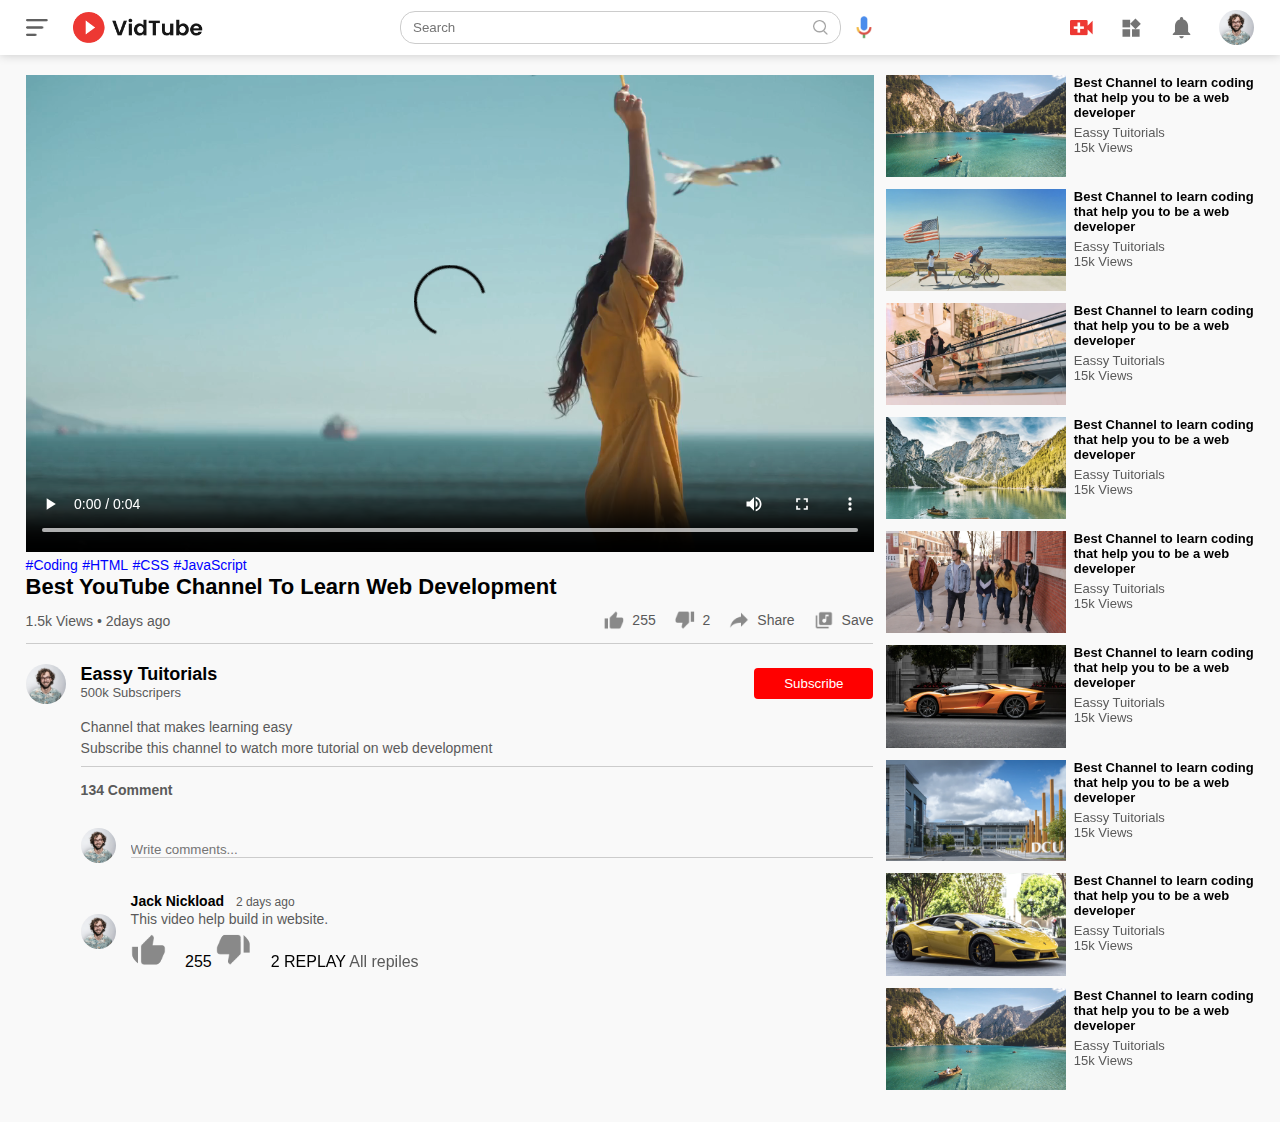
==== play-video.html @ 78586892 "initial commit" ====
<!DOCTYPE html>
<html lang="en">
<head>
    <meta charset="UTF-8">
    <meta http-equiv="X-UA-Compatible" content="IE=edge">
    <meta name="viewport" content="width=device-width, initial-scale=1.0">
    <title>Play video - YouTube Clone</title>
    <link rel="stylesheet" href="style.css">
</head>
<body>
    <nav class="flex-div">
        <div class="nav-left flex-div">
            <img src="images/menu.png" class="menu-icon">
            <img src="images/logo.png" class="logo">
        </div>
        <div class="nav-middle flex-div">
            <div class="search-box flex-div">
                <input type="text" placeholder="Search">
                <img src="images/search.png">
            </div>
            <img src="images/voice-search.png" class="mic-icon">
        </div>
        <div class="nav-right flex-div">
            <img src="images/upload.png">
            <img src="images/more.png">
            <img src="images/notification.png">
            <img src="images/Jack.png" class="user-icon">
        </div>
    </nav>
    <div class="container play-container">
        <div class="row">

            <div class="play-video">
                <video controls autoplay>
                    <source src="images/video.mp4" type="video/mp4">
                </video>
                <div class="tags">
                    <a href="">#Coding</a> <a href=""> #HTML</a> <a href=""> #CSS</a> <a href=""> #JavaScript</a>
                </div>
                <h3>Best YouTube Channel To Learn Web Development</h3>
                <div class="play-video-info">
                  <p>1.5k Views &bull; 2days ago</p>
                  <div>
                    <a href=""><img src="images/like.png">255</a>
                    <a href=""><img src="images/dislike.png">2</a>
                    <a href=""><img src="images/share.png">Share</a>
                    <a href=""><img src="images/save.png">Save</a>
                  </div>
                </div>
                <hr>
                <div class="publisher">
                  <img src="images/Jack.png">
                  <div>
                    <p>Eassy Tuitorials</p>
                    <span>500k Subscripers</span>
                  </div>
                  <button type="button">Subscribe</button>
                </div>
                <div class="vid-description">
                  <p>Channel that makes learning easy</p>
                  <p>Subscribe this channel to watch more tutorial on web development</p>
                  <hr>
                  <h4>134 Comment</h4>


                  <div class="add-comment">
                    <img src="images/Jack.png">
                    <input type="text" placeholder="Write comments...">
                  </div>
                  <div class="old-comment">
                    <img src="images/Jack.png">
                    <div>
                      <h3>Jack Nickload <span> 2 days ago </span></h3>
                      <p>This video help build in website.</p>
                      <div class="comment-action">
                        <img src="images/like.png">
                        <span>255</span>
                        <img src="images/dislike.png">
                        <span>2</span>
                        <span>REPLAY</span>
                        <a href="">All repiles</a>
                      </div>
                    </div>
                    
                  </div>

                </div>

            </div>

            <div class="right-sidebar">

                <div class="side-video-list">
                    <a href="" class="small-thumbnail"><img src="images/thumbnail1.png"></a>
                  <div class="vid-info">
                    <a href=""> Best Channel to learn coding that help you to be a web developer</a>
                    <p>Eassy Tuitorials</p>
                    <p>15k Views</p>
                  </div>
                </div> 
                <div class="side-video-list">
                    <a href="" class="small-thumbnail"><img src="images/thumbnail2.png"></a>
                  <div class="vid-info">
                    <a href=""> Best Channel to learn coding that help you to be a web developer</a>
                    <p>Eassy Tuitorials</p>
                    <p>15k Views</p>
                  </div>
                </div>
                <div class="side-video-list">
                    <a href="" class="small-thumbnail"><img src="images/thumbnail3.png"></a>
                  <div class="vid-info">
                    <a href=""> Best Channel to learn coding that help you to be a web developer</a>
                    <p>Eassy Tuitorials</p>
                    <p>15k Views</p>
                  </div>
                </div>
                <div class="side-video-list">
                    <a href="" class="small-thumbnail"><img src="images/thumbnail4.png"></a>
                  <div class="vid-info">
                    <a href=""> Best Channel to learn coding that help you to be a web developer</a>
                    <p>Eassy Tuitorials</p>
                    <p>15k Views</p>
                  </div>
                </div>
                <div class="side-video-list">
                    <a href="" class="small-thumbnail"><img src="images/thumbnail5.png"></a>
                  <div class="vid-info">
                    <a href=""> Best Channel to learn coding that help you to be a web developer</a>
                    <p>Eassy Tuitorials</p>
                    <p>15k Views</p>
                  </div>
                </div>
                <div class="side-video-list">
                    <a href="" class="small-thumbnail"><img src="images/thumbnail6.png"></a>
                  <div class="vid-info">
                    <a href=""> Best Channel to learn coding that help you to be a web developer</a>
                    <p>Eassy Tuitorials</p>
                    <p>15k Views</p>
                  </div>
                </div>
                <div class="side-video-list">
                    <a href="" class="small-thumbnail"><img src="images/thumbnail7.png"></a>
                  <div class="vid-info">
                    <a href=""> Best Channel to learn coding that help you to be a web developer</a>
                    <p>Eassy Tuitorials</p>
                    <p>15k Views</p>
                  </div>
                </div>
                <div class="side-video-list">
                    <a href="" class="small-thumbnail"><img src="images/thumbnail8.png"></a>
                  <div class="vid-info">
                    <a href=""> Best Channel to learn coding that help you to be a web developer</a>
                    <p>Eassy Tuitorials</p>
                    <p>15k Views</p>
                  </div>
                </div>
                <div class="side-video-list">
                    <a href="" class="small-thumbnail"><img src="images/thumbnail1.png"></a>
                  <div class="vid-info">
                    <a href=""> Best Channel to learn coding that help you to be a web developer</a>
                    <p>Eassy Tuitorials</p>
                    <p>15k Views</p>
                  </div>
                </div>


            </div>

        </div>
    </div>
</body>
</html>
---- style.css ----
*{
    margin: 0;
    padding: 0;
    font-family: 'poppins', sans-serif;
    box-sizing: border-box;
}
a {
    text-decoration: none;
    color: #5a5a5a;
}
img{
    cursor: pointer;
}
.flex-div{
    display: flex;
    align-items: center;
}
nav{
    padding: 10px 2%;
    justify-content: space-between;
    box-shadow: 0 0 10px rgba(0, 0, 0, 0.2);
    background-color: #fff;
    position: sticky;
    top: 0;
    z-index: 10;
}
.nav-right img{
    width: 25px;
    margin-right: 25px;
}
.nav-right .user-icon{
    width: 35px;
    border-radius: 50%;
    margin-right: 0;
}
.nav-left .menu-icon{
    width: 22px;
    margin-right: 25px;
}
.nav-left .logo{
    width: 130px;
}
.nav-middle .mic-icon{
    width: 16px;
}
.nav-middle .search-box{
    border: 1px solid #ccc;
    margin-right: 15px;
    padding: 8px 12px;
    border-radius: 15px;
}
.nav-middle .search-box input{
    width: 400px;
    border: 0;
    outline: 0;
    background: transparent;
}
.nav-middle .search-box img{
    width: 15px;
}

/* ---------sidebar---------- */

.sidebar{
    background: #fff;
    width: 15%;
    height: 100vh;
    position: fixed;
    top: 0;
    padding-left: 2%;
    padding-top: 80px;
}
.shortcut-links a img{
    width: 20px;
    margin-right: 20px;
}
.shortcut-links a{
    display: flex;
    align-items: center;
    margin-bottom: 20px;
    width: fit-content;
    flex-wrap: wrap;
}
.shortcut-links a:first-child{
    color: #ed3833;
}
.sidebar hr{
    border: 0; 
    height: 1px;
    background: #ccc;
    width: 85%;
} 
.subscribed-list h3{
    font-size: 13px;
    margin: 20px 0;
    color: #5a5a5a;
}
.subscribed-list a{
    display: flex;
    align-items: center;
    margin-bottom: 20px;
    width: fit-content;
    flex-wrap: wrap;
}
.subscribed-list a img{
    width: 25px;
    border-radius: 50%;
    margin-right: 20px;
}
.small-sidebar{
    width: 5%;
}
.small-sidebar a p{
    display: none;
}
.small-sidebar h3{
    display: none;
}
.small-sidebar hr{
    width: 50%;
    margin-bottom: 25px;
}
.container{
    background-color: #f9f9f9;
    padding-left: 17%;
    padding-right: 2%;
    padding-top: 20px;
    padding-bottom: 20px;
}
.large-container{
    padding-left: 7%;
}
.banner{
    width: 100%;
}
.banner img{
    width: 100%;
    border-radius: 8px;
}
.list-container{
    display: grid;
    grid-template-columns: repeat(auto-fit, minmax(250px, 1fr));
    grid-column-gap: 16px;
    grid-row-gap: 30px;
    margin-top: 15px;
}
.vid-list .thumbnail{
    width: 100%;
    border-radius: 5px; 
}
.vid-list .flex-div{
    align-items: flex-start;
    margin-top: 7px;
}
.vid-list .flex-div img{
    width: 35px;
    margin-right: 10px;
    border-radius: 50%;
}
.vid-info{
    color: #5a5a5a;
    font-size: 13px;
}
.vid-info a{
    color: #000;
    font-weight: 600;
    display: block;
    margin-bottom: 5px;
}


@media (max-width: 900px){
    .menu-icon{
        display: none;
    }
    .sidebar{
        display: none;
    }
    .container, .large-container{
        padding-left: 5%;
        padding-right: 5%;
    }
    .nav-right img{
        display: none;
    }
    .nav-right .user-icon{
        display: block;
        width: 30px;
    }
    .nav-middle .search-box input{
        width: 100px;
    }
    .nav-middle .mic-icon{
        display: none;
    }
    .logo{
        width: 90px; 
    }
}


/* -----------play-video page ---------- */

.play-container{
    padding-left: 2%;
}
.row{
    display: flex;
    justify-content: space-between;
    flex-wrap: wrap;
}
.play-video{
    flex-basis: 69%;
}
.right-sidebar{
    flex-basis: 30%;
}
.play-video video{
    width: 100%;
}

.side-video-list{
    display: flex;
    justify-content: space-between;
    margin-bottom: 8px;
}
.side-video-list img{
    width: 100%;
}
.side-video-list .small-thumbnail{
    flex-basis: 49%;
}
.side-video-list .vid-info{
    flex-basis: 49%;
}
.play-video .tags a{
    color: #0000ff;
    font-size: 14px;
}
.play-video h3{
    font-weight: 600;
    font-size: 22px;
}
.play-video .play-video-info{
    display: flex;
    align-items: center;
    justify-content: space-between;
    flex-wrap: wrap;
    margin-top: 10px;
    font-size: 14px;
    color: #5a5a5a;
}
.play-video .play-video-info a img{
    width: 20px;
    margin-right: 8px;
}
.play-video .play-video-info a{
    display: inline-flex;
    align-items: center;
    margin-left: 15px;
}
.play-video hr{
    border: 0;
    height: 1px;
    background: #ccc;
    margin: 10px 0;
}
.publisher{
    display: flex;
    align-items: center;
    margin-top: 20px;
}
.publisher div{
    flex: 1;
    line-height: 18px;
}
.publisher img{
    width: 40px;
    border-radius: 50%;
    margin-right: 15px;
}
.publisher div p{
    color: #000;
    font-weight: 600;
    font-size: 18px;
}
.publisher div span{
    font-size: 13px;
    color: #5a5a5a;
}
.publisher button{
    background: red;
    color: #fff;
    padding: 8px 30px;
    border: 0;
    outline: 0;
    border-radius: 4px;
    cursor: pointer;
}
.vid-description{
    padding-left: 55px;
    margin: 15px 0;
}
.vid-description p{
    font-size: 14px;
    margin-bottom: 5px;
    color: #5a5a5a;
}
.vid-description h4{
    font-size: 14px;
    color: #5a5a5a;
    margin-top: 15px;
}
.add-comment{
    display: flex;
    align-items: center;
    margin: 30px 0;
}
.add-comment img{
    width: 35px;
    border-radius: 50%;
    margin-right: 15px;
}
.add-comment input{
    border: 0;
    outline: 0;
    border-bottom: 1px solid #ccc;
    width: 100%;
    padding-top: 10px;
    background: transparent;
}
.old-comment{
    display: flex;
    align-items: center;
    margin: 20px 0;
}
.old-comment img{
    width: 35px;
    border-radius: 50%;
    margin-right: 15px;
}
.old-comment h3{
    font-size: 14px;
    margin-bottom: 2px;
}
.old-comment h3 span{
    font-size: 12px;
    color: #5a5a5a;
    font-weight: 500;
    margin-left: 8px;
}
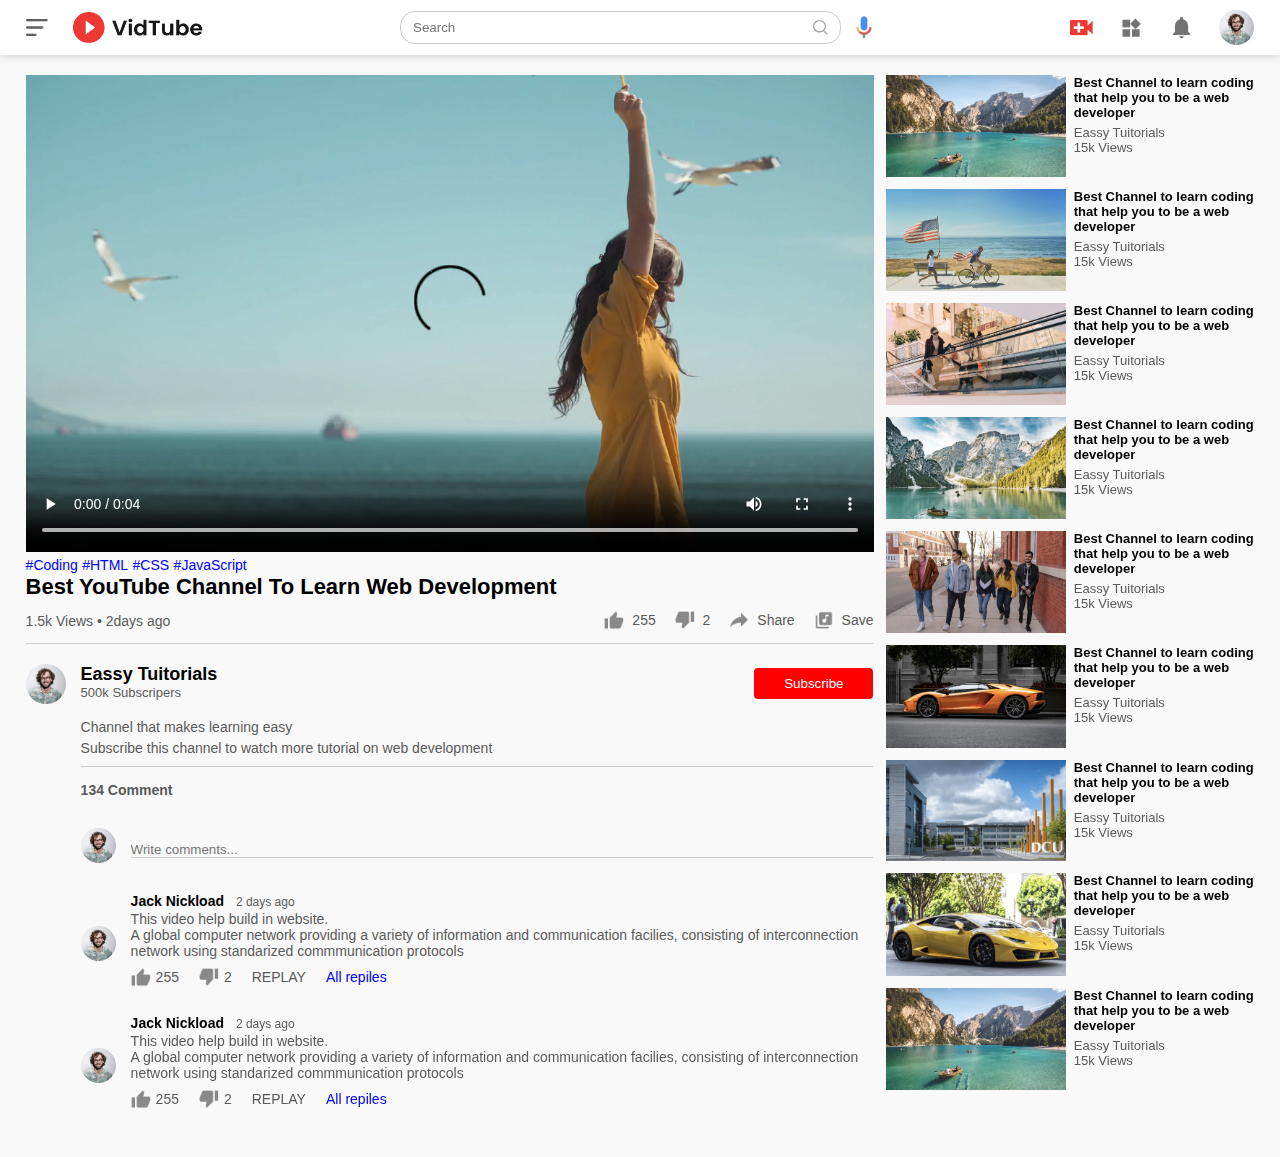
==== commit 70d5ada1: "update commit" ====
--- a/play-video.html
+++ b/play-video.html
@@ -71,7 +71,7 @@
                     <img src="images/Jack.png">
                     <div>
                       <h3>Jack Nickload <span> 2 days ago </span></h3>
-                      <p>This video help build in website.</p>
+                      <p>This video help build in website.<br>A global computer network providing a variety of information and communication facilies, consisting of interconnection network using standarized commmunication protocols</p>
                       <div class="comment-action">
                         <img src="images/like.png">
                         <span>255</span>
@@ -80,8 +80,23 @@
                         <span>REPLAY</span>
                         <a href="">All repiles</a>
                       </div>
-                    </div>
-                    
+                    </div> 
+                  </div>
+
+                  <div class="old-comment">
+                    <img src="images/Jack.png">
+                    <div>
+                      <h3>Jack Nickload <span> 2 days ago </span></h3>
+                      <p>This video help build in website.<br>A global computer network providing a variety of information and communication facilies, consisting of interconnection network using standarized commmunication protocols</p>
+                      <div class="comment-action">
+                        <img src="images/like.png">
+                        <span>255</span>
+                        <img src="images/dislike.png">
+                        <span>2</span>
+                        <span>REPLAY</span>
+                        <a href="">All repiles</a>
+                      </div>
+                    </div>                   
                   </div>
 
                 </div>
--- a/style.css
+++ b/style.css
@@ -348,4 +348,42 @@
     color: #5a5a5a;
     font-weight: 500;
     margin-left: 8px;
+}
+.old-comment .comment-action {
+    display: flex;
+    align-items: center;
+    margin: 8px 0;
+    font-size: 14px;
+}
+.old-comment .comment-action img{
+    border-radius: 0;
+    width: 20px;
+    margin-right: 5px;
+}
+.old-comment .comment-action span{
+    margin-right: 20px;
+    color: #5a5a5a;
+}
+.old-comment .comment-action a{
+    color: #0000ff;
+}
+
+@media (max-width:900px){
+    .play-video{
+        flex-basis: 100%;
+    }
+    .right-sidebar{
+        flex-basis: 100%;
+    }
+    .play-container{
+        padding-left: 5%;
+    }
+    .vid-description{
+        padding-left: 0;
+    }
+    .play-video .play-video-info a{
+        margin-left: 0;
+        margin-right: 15px;
+        margin-top: 15px;
+    }
 }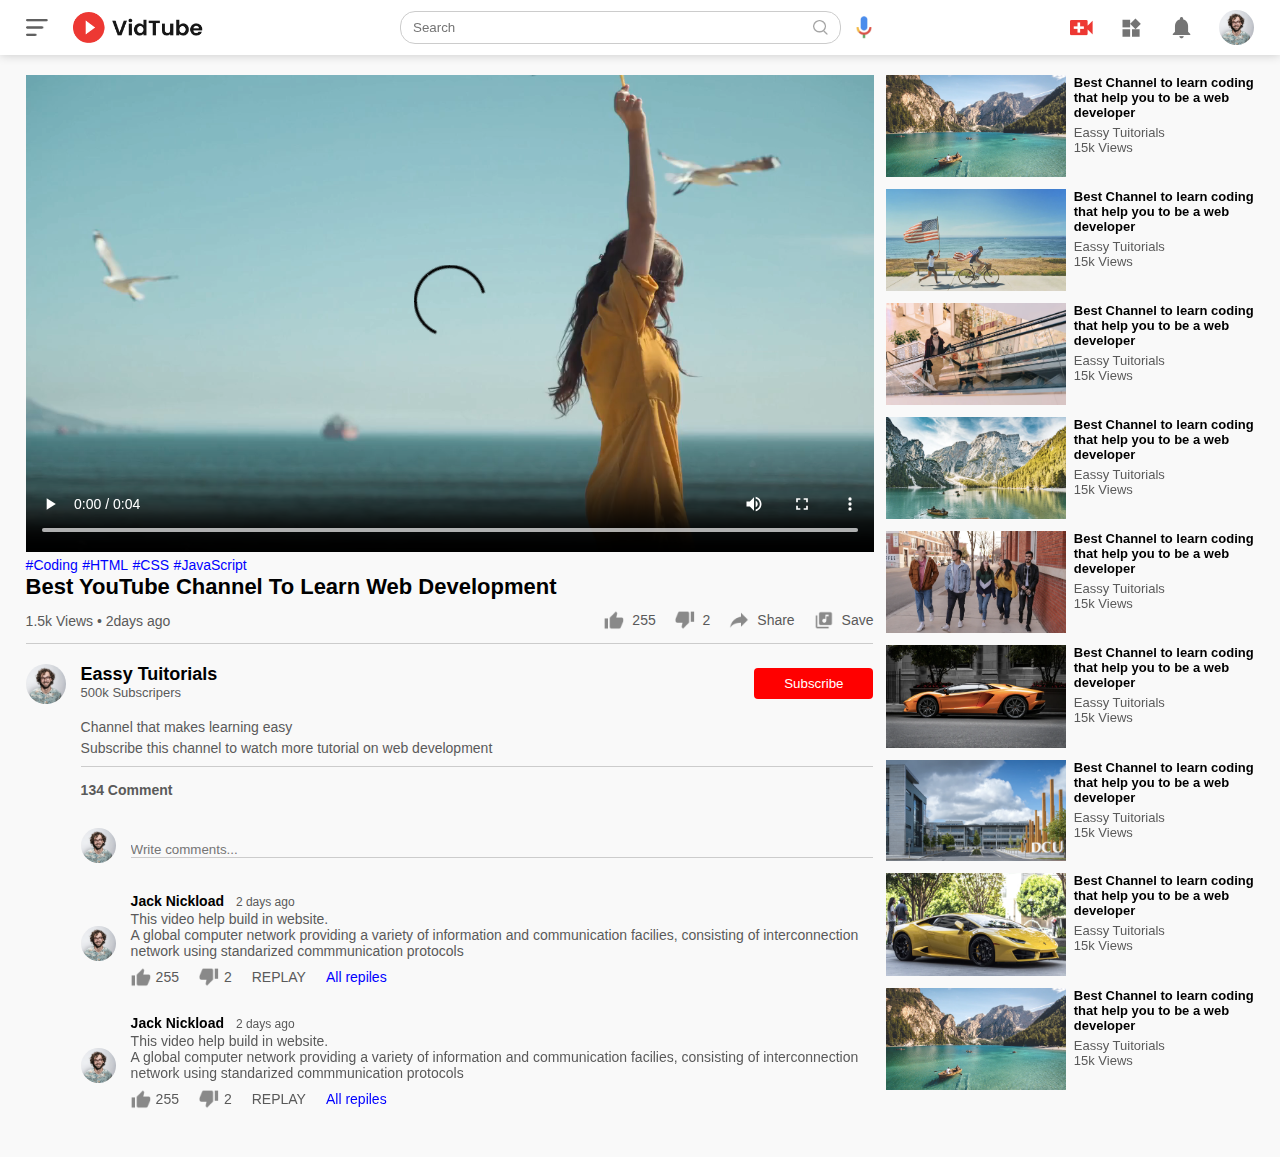
==== commit 68039419: "changes the all items container" ====
--- a/play-video.html
+++ b/play-video.html
@@ -61,7 +61,6 @@
                   <p>Subscribe this channel to watch more tutorial on web development</p>
                   <hr>
                   <h4>134 Comment</h4>
-
 
                   <div class="add-comment">
                     <img src="images/Jack.png">
--- a/style.css
+++ b/style.css
@@ -1,8 +1,9 @@
-*{
+ *{
     margin: 0;
     padding: 0;
     font-family: 'poppins', sans-serif;
     box-sizing: border-box;
+    
 }
 a {
     text-decoration: none;
@@ -23,6 +24,7 @@
     position: sticky;
     top: 0;
     z-index: 10;
+    
 }
 .nav-right img{
     width: 25px;
@@ -36,9 +38,11 @@
 .nav-left .menu-icon{
     width: 22px;
     margin-right: 25px;
+    color: #fff;
 }
 .nav-left .logo{
     width: 130px;
+    
 }
 .nav-middle .mic-icon{
     width: 16px;
@@ -62,7 +66,7 @@
 /* ---------sidebar---------- */
 
 .sidebar{
-    background: #fff;
+    
     width: 15%;
     height: 100vh;
     position: fixed;
@@ -120,12 +124,23 @@
     width: 50%;
     margin-bottom: 25px;
 }
+   /*---------- Main Part ----------*/
 .container{
     background-color: #f9f9f9;
     padding-left: 17%;
     padding-right: 2%;
     padding-top: 20px;
     padding-bottom: 20px;
+}
+.items{
+    margin: 5px;
+    padding: 10px;
+}
+.all, .item{
+    margin: 2px;
+    padding: 5px;
+    border: 1px solid;
+    border-radius: 20px;
 }
 .large-container{
     padding-left: 7%;
